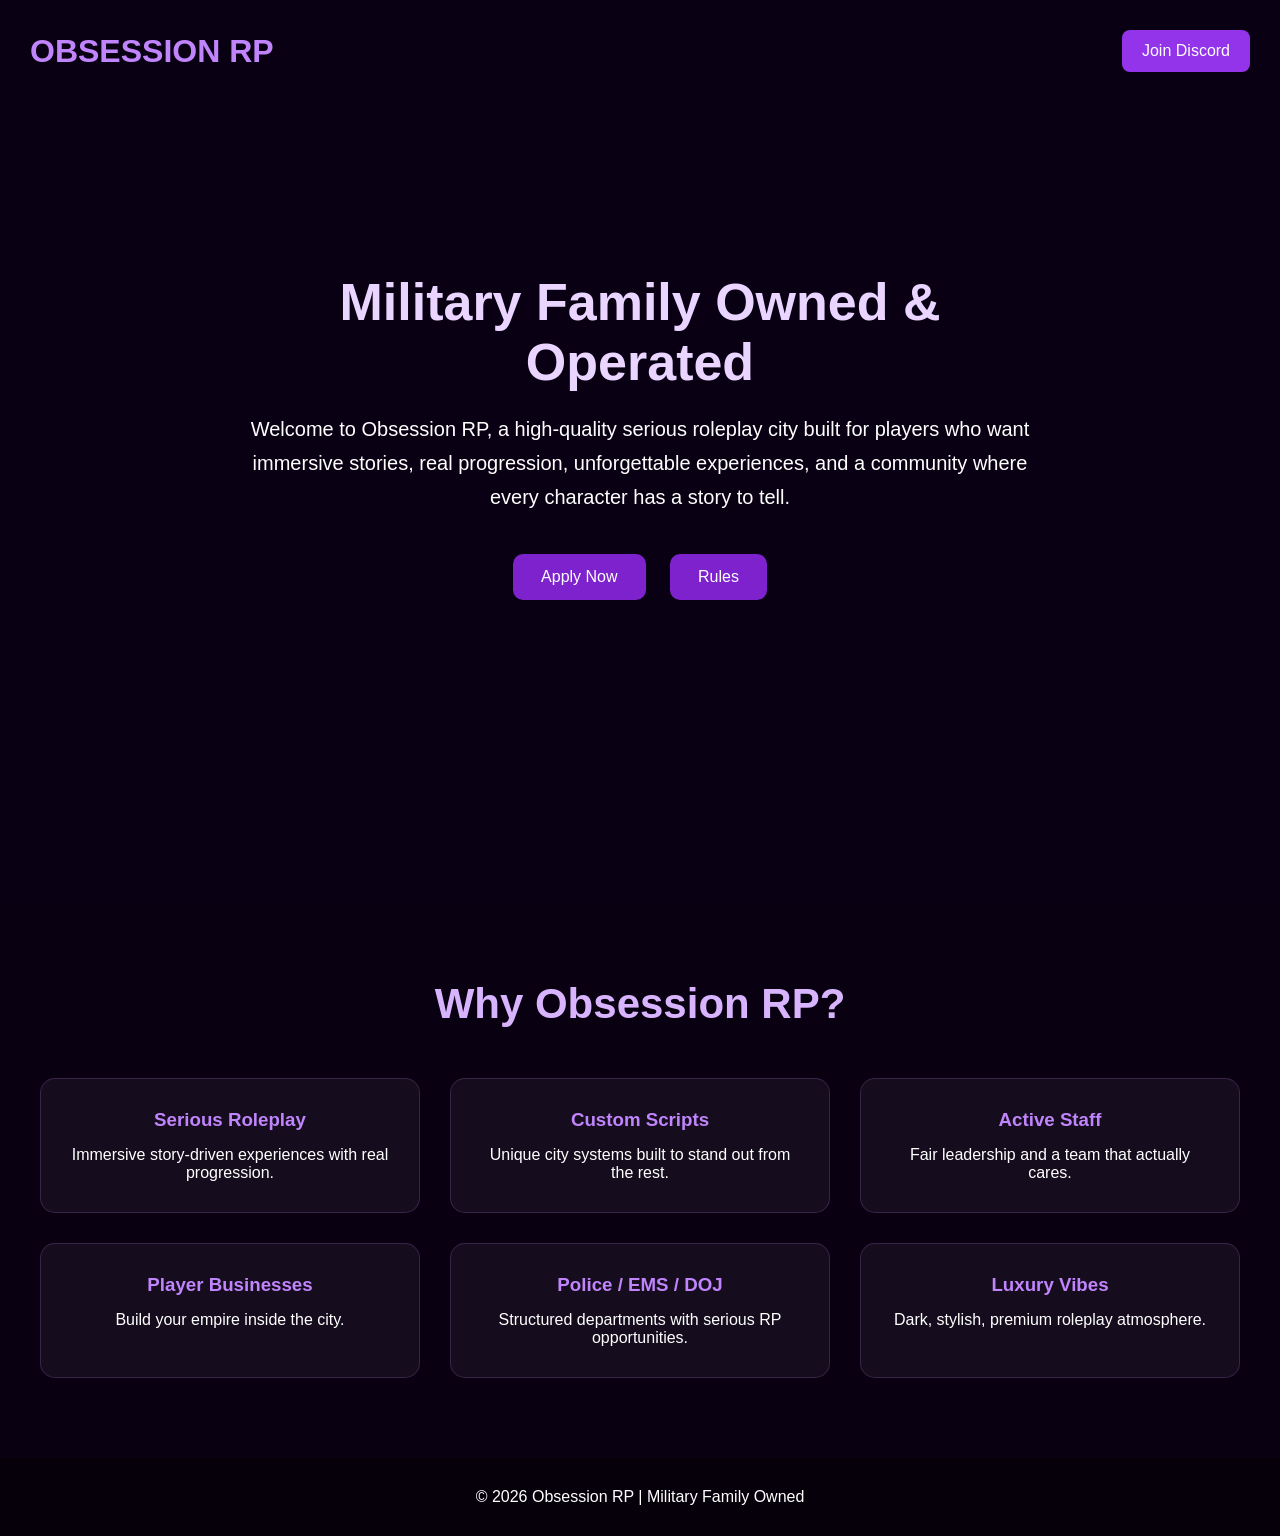
==== index.html @ 8e416b59 "Website" ====
<!DOCTYPE html>
<html lang="en">
<head>
    <meta charset="UTF-8">
    <meta name="viewport" content="width=device-width, initial-scale=1.0">
    <title>Obsession RP</title>
    <link rel="stylesheet" href="style.css">
</head>
<body>

    <header class="hero">
        <nav>
            <h1>OBSESSION RP</h1>
            <a href="https://discord.gg/M68BxuKr5h" class="discord-btn">Join Discord</a>
        </nav>

        <div class="hero-content">
            <h2>Military Family Owned & Operated</h2>
            <p>
                Welcome to Obsession RP, a high-quality serious roleplay city built for players
                who want immersive stories, real progression, unforgettable experiences, and a
                community where every character has a story to tell.
            </p>

            <div class="buttons">
                <a href="#">Apply Now</a>
                <a href="rules.html">Rules</a>
            </div>
        </div>
    </header>

    <section class="features">
        <h2>Why Obsession RP?</h2>

        <div class="feature-grid">
            <div class="card">
                <h3>Serious Roleplay</h3>
                <p>Immersive story-driven experiences with real progression.</p>
            </div>

            <div class="card">
                <h3>Custom Scripts</h3>
                <p>Unique city systems built to stand out from the rest.</p>
            </div>

            <div class="card">
                <h3>Active Staff</h3>
                <p>Fair leadership and a team that actually cares.</p>
            </div>

            <div class="card">
                <h3>Player Businesses</h3>
                <p>Build your empire inside the city.</p>
            </div>

            <div class="card">
                <h3>Police / EMS / DOJ</h3>
                <p>Structured departments with serious RP opportunities.</p>
            </div>

            <div class="card">
                <h3>Luxury Vibes</h3>
                <p>Dark, stylish, premium roleplay atmosphere.</p>
            </div>
        </div>
    </section>

    <footer>
        <p>© 2026 Obsession RP | Military Family Owned</p>
    </footer>

</body>
</html>
---- style.css ----
* {
    margin: 0;
    padding: 0;
    box-sizing: border-box;
}

body {
    font-family: Arial, sans-serif;
    background: #090011;
    color: white;
}

.hero {
    min-height: 100vh;
    background: linear-gradient(rgba(10,0,20,0.7), rgba(10,0,20,0.9)),
                url('https://images.unsplash.com/photo-1511512578047-dfb367046420');
    background-size: cover;
    background-position: center;
    padding: 30px;
}

nav {
    display: flex;
    justify-content: space-between;
    align-items: center;
}

nav h1 {
    color: #c084fc;
    font-size: 32px;
}

.discord-btn {
    background: #9333ea;
    color: white;
    padding: 12px 20px;
    text-decoration: none;
    border-radius: 8px;
}

.hero-content {
    text-align: center;
    margin-top: 200px;
    max-width: 800px;
    margin-left: auto;
    margin-right: auto;
}

.hero-content h2 {
    font-size: 52px;
    color: #e9d5ff;
    margin-bottom: 20px;
}

.hero-content p {
    font-size: 20px;
    line-height: 1.7;
}

.buttons {
    margin-top: 30px;
}

.buttons a {
    display: inline-block;
    background: #7e22ce;
    color: white;
    padding: 14px 28px;
    margin: 10px;
    text-decoration: none;
    border-radius: 10px;
}

.features {
    padding: 80px 40px;
    text-align: center;
}

.features h2 {
    font-size: 42px;
    margin-bottom: 50px;
    color: #d8b4fe;
}

.feature-grid {
    display: grid;
    grid-template-columns: repeat(auto-fit, minmax(280px, 1fr));
    gap: 30px;
}

.card {
    background: rgba(255,255,255,0.05);
    padding: 30px;
    border-radius: 15px;
    border: 1px solid rgba(192,132,252,0.2);
}

.card h3 {
    color: #c084fc;
    margin-bottom: 15px;
}

footer {
    padding: 30px;
    text-align: center;
    background: #05000a;
}
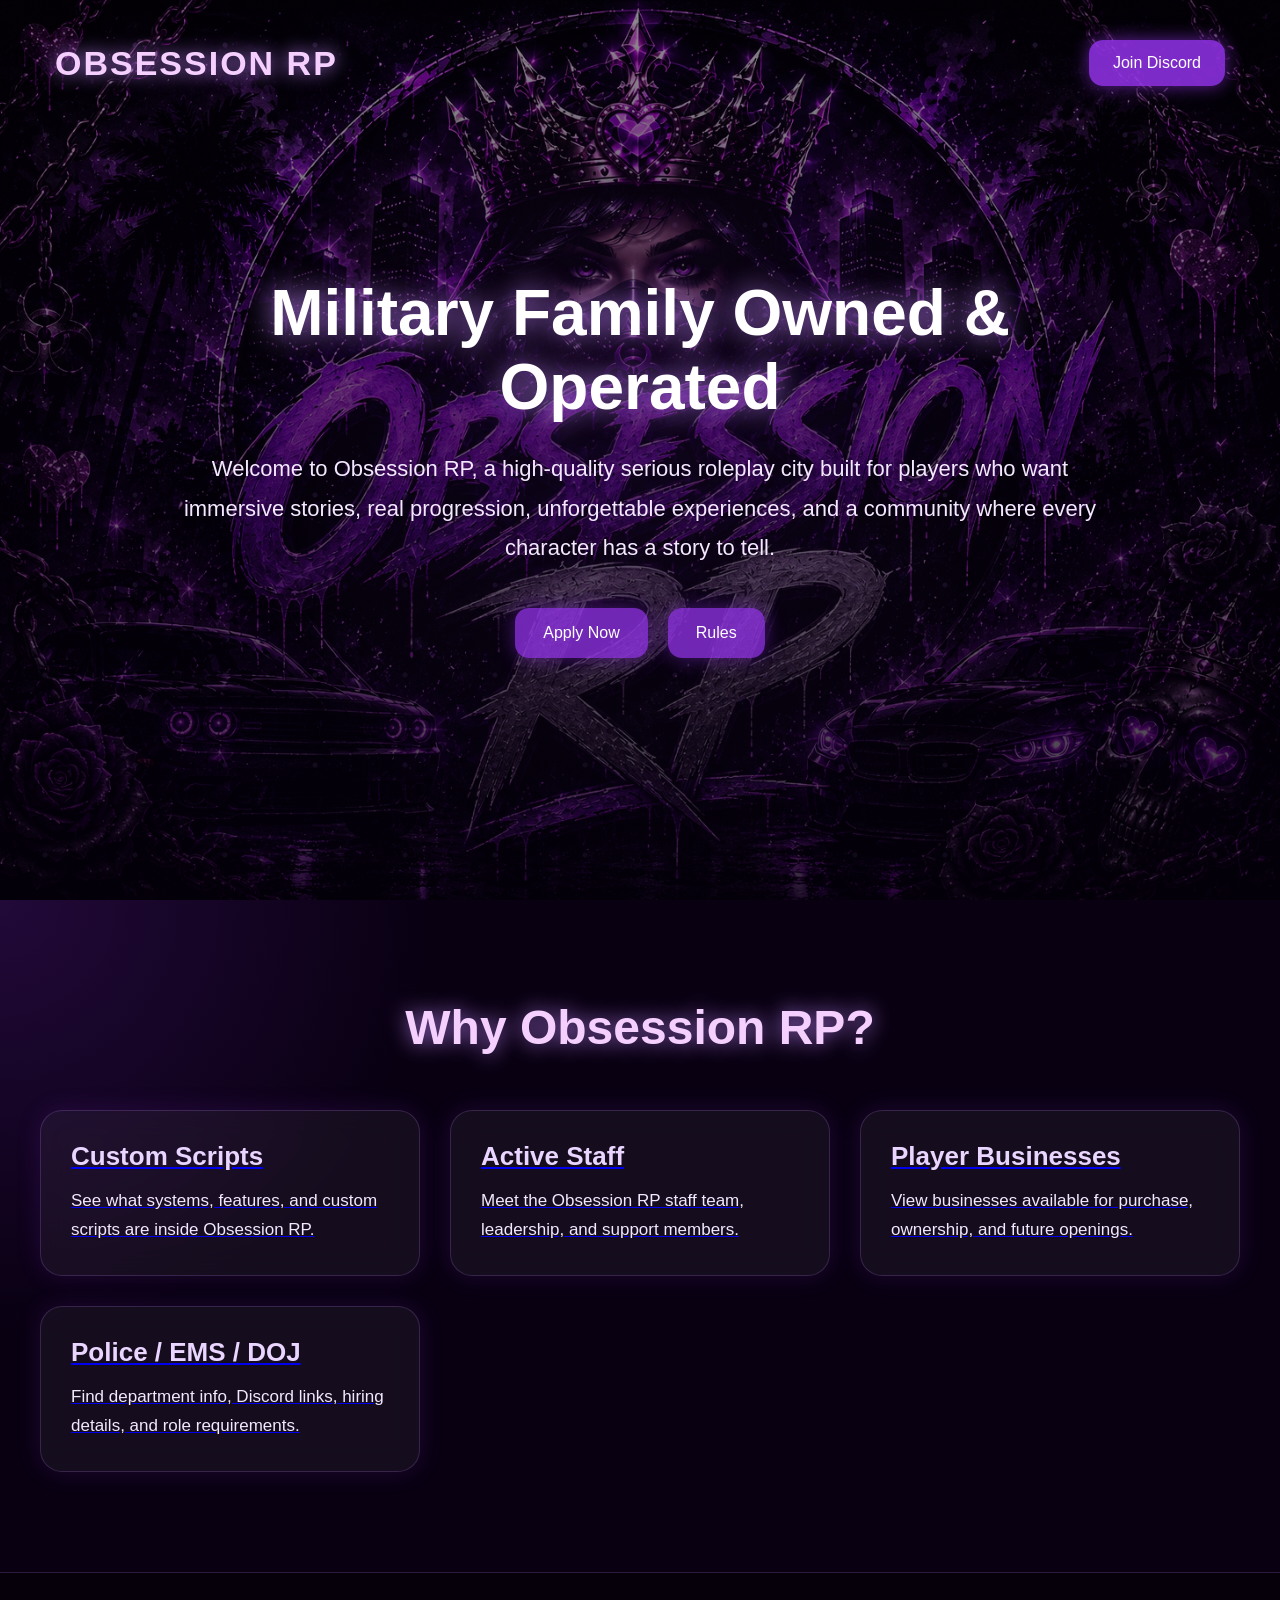
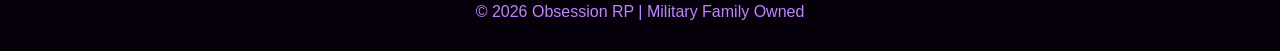
==== commit c8b596cd: "Refactor HTML structure and improve formatting" ====
--- a/index.html
+++ b/index.html
@@ -1,73 +1,67 @@
 <!DOCTYPE html>
 <html lang="en">
 <head>
-    <meta charset="UTF-8">
-    <meta name="viewport" content="width=device-width, initial-scale=1.0">
-    <title>Obsession RP</title>
-    <link rel="stylesheet" href="style.css">
+  <meta charset="UTF-8" />
+  <meta name="viewport" content="width=device-width, initial-scale=1.0" />
+  <title>Obsession RP</title>
+  <link rel="stylesheet" href="style.css" />
 </head>
 <body>
 
-    <header class="hero">
-        <nav>
-            <h1>OBSESSION RP</h1>
-            <a href="https://discord.gg/M68BxuKr5h" class="discord-btn">Join Discord</a>
-        </nav>
+  <header class="hero">
+    <div class="hero-overlay"></div>
 
-        <div class="hero-content">
-            <h2>Military Family Owned & Operated</h2>
-            <p>
-                Welcome to Obsession RP, a high-quality serious roleplay city built for players
-                who want immersive stories, real progression, unforgettable experiences, and a
-                community where every character has a story to tell.
-            </p>
+    <nav class="navbar">
+      <h1>OBSESSION RP</h1>
+      <a href="https://discord.gg/M68BxuKr5h" class="discord-btn" target="_blank">Join Discord</a>
+    </nav>
 
-            <div class="buttons">
-                <a href="#">Apply Now</a>
-                <a href="rules.html">Rules</a>
-            </div>
-        </div>
-    </header>
+    <div class="hero-content">
+      <h2>Military Family Owned & Operated</h2>
+      <p>
+        Welcome to Obsession RP, a high-quality serious roleplay city built for players who want
+        immersive stories, real progression, unforgettable experiences, and a community where
+        every character has a story to tell.
+      </p>
 
-    <section class="features">
-        <h2>Why Obsession RP?</h2>
+      <div class="buttons">
+        <a href="#">Apply Now</a>
+        <a href="rules.html">Rules</a>
+      </div>
+    </div>
+  </header>
 
-        <div class="feature-grid">
-            <div class="card">
-                <h3>Serious Roleplay</h3>
-                <p>Immersive story-driven experiences with real progression.</p>
-            </div>
+  <section class="features">
+    <h2>Why Obsession RP?</h2>
 
-            <div class="card">
-                <h3>Custom Scripts</h3>
-                <p>Unique city systems built to stand out from the rest.</p>
-            </div>
+    <div class="feature-grid">
 
-            <div class="card">
-                <h3>Active Staff</h3>
-                <p>Fair leadership and a team that actually cares.</p>
-            </div>
+      <a href="scripts.html" class="card card-link">
+        <h3>Custom Scripts</h3>
+        <p>See what systems, features, and custom scripts are inside Obsession RP.</p>
+      </a>
 
-            <div class="card">
-                <h3>Player Businesses</h3>
-                <p>Build your empire inside the city.</p>
-            </div>
+      <a href="staff.html" class="card card-link">
+        <h3>Active Staff</h3>
+        <p>Meet the Obsession RP staff team, leadership, and support members.</p>
+      </a>
 
-            <div class="card">
-                <h3>Police / EMS / DOJ</h3>
-                <p>Structured departments with serious RP opportunities.</p>
-            </div>
+      <a href="businesses.html" class="card card-link">
+        <h3>Player Businesses</h3>
+        <p>View businesses available for purchase, ownership, and future openings.</p>
+      </a>
 
-            <div class="card">
-                <h3>Luxury Vibes</h3>
-                <p>Dark, stylish, premium roleplay atmosphere.</p>
-            </div>
-        </div>
-    </section>
+      <a href="departments.html" class="card card-link">
+        <h3>Police / EMS / DOJ</h3>
+        <p>Find department info, Discord links, hiring details, and role requirements.</p>
+      </a>
 
-    <footer>
-        <p>© 2026 Obsession RP | Military Family Owned</p>
-    </footer>
+    </div>
+  </section>
+
+  <footer>
+    <p>© 2026 Obsession RP | Military Family Owned</p>
+  </footer>
 
 </body>
-</html>+</html>
--- a/style.css
+++ b/style.css
@@ -6,102 +6,186 @@
 
 body {
     font-family: Arial, sans-serif;
-    background: #090011;
+    background: #05000a;
     color: white;
+    overflow-x: hidden;
 }
 
 .hero {
     min-height: 100vh;
-    background: linear-gradient(rgba(10,0,20,0.7), rgba(10,0,20,0.9)),
-                url('https://images.unsplash.com/photo-1511512578047-dfb367046420');
+    background-image: url("obsession-bg.png");
     background-size: cover;
-    background-position: center;
+    background-position: center center;
+    background-repeat: no-repeat;
+    background-attachment: fixed;
     padding: 30px;
+    position: relative;
+    overflow: hidden;
+}
+
+.hero::before {
+    content: "";
+    position: absolute;
+    inset: 0;
+    background-image:
+        radial-gradient(circle, rgba(192,132,252,.45) 2px, transparent 3px),
+        radial-gradient(circle, rgba(147,51,234,.35) 1px, transparent 2px);
+    background-size: 90px 90px, 140px 140px;
+    animation: floatParticles 45s linear infinite;
+    opacity: 0.55;
+    pointer-events: none;
+}
+
+.hero::after {
+    content: "";
+    position: absolute;
+    inset: 0;
+    background:
+        linear-gradient(rgba(5, 0, 12, 0.45), rgba(5, 0, 12, 0.75)),
+        radial-gradient(circle at center, rgba(147, 51, 234, 0.18), transparent 55%);
+    pointer-events: none;
+}
+
+@keyframes floatParticles {
+    from {
+        background-position: 0 0, 0 0;
+    }
+    to {
+        background-position: 400px -600px, -300px -500px;
+    }
+}
+
+.hero nav,
+.hero-content {
+    position: relative;
+    z-index: 2;
 }
 
 nav {
     display: flex;
     justify-content: space-between;
     align-items: center;
+    padding: 10px 25px;
 }
 
 nav h1 {
-    color: #c084fc;
-    font-size: 32px;
+    font-size: 34px;
+    color: #f5d0fe;
+    text-shadow: 0 0 18px rgba(192,132,252,.95);
+    letter-spacing: 2px;
 }
 
 .discord-btn {
-    background: #9333ea;
+    background: rgba(147,51,234,.85);
     color: white;
-    padding: 12px 20px;
+    padding: 14px 24px;
     text-decoration: none;
-    border-radius: 8px;
+    border-radius: 14px;
+    box-shadow: 0 0 18px rgba(147,51,234,.65);
+    transition: all .25s ease;
+}
+
+.discord-btn:hover {
+    transform: translateY(-3px);
+    box-shadow: 0 0 28px rgba(192,132,252,.95);
 }
 
 .hero-content {
     text-align: center;
-    margin-top: 200px;
-    max-width: 800px;
-    margin-left: auto;
-    margin-right: auto;
+    max-width: 950px;
+    margin: 180px auto 0;
 }
 
 .hero-content h2 {
-    font-size: 52px;
-    color: #e9d5ff;
-    margin-bottom: 20px;
+    font-size: 64px;
+    color: #ffffff;
+    text-shadow: 0 0 28px rgba(192,132,252,.9);
+    margin-bottom: 25px;
 }
 
 .hero-content p {
-    font-size: 20px;
-    line-height: 1.7;
+    font-size: 22px;
+    color: #f3e8ff;
+    line-height: 1.8;
+    margin-bottom: 40px;
 }
 
 .buttons {
-    margin-top: 30px;
+    display: flex;
+    justify-content: center;
+    gap: 20px;
+    flex-wrap: wrap;
 }
 
 .buttons a {
-    display: inline-block;
-    background: #7e22ce;
+    padding: 16px 28px;
+    text-decoration: none;
     color: white;
-    padding: 14px 28px;
-    margin: 10px;
-    text-decoration: none;
-    border-radius: 10px;
+    background: rgba(147,51,234,.75);
+    border-radius: 14px;
+    box-shadow: 0 0 20px rgba(147,51,234,.45);
+    transition: all .25s ease;
+}
+
+.buttons a:hover {
+    transform: translateY(-4px);
+    box-shadow: 0 0 30px rgba(192,132,252,.95);
 }
 
 .features {
-    padding: 80px 40px;
-    text-align: center;
+    padding: 100px 40px;
+    background:
+        radial-gradient(circle at top left, rgba(147,51,234,.18), transparent 30%),
+        #090012;
 }
 
 .features h2 {
-    font-size: 42px;
-    margin-bottom: 50px;
-    color: #d8b4fe;
+    text-align: center;
+    font-size: 48px;
+    color: #f5d0fe;
+    margin-bottom: 55px;
+    text-shadow: 0 0 20px rgba(192,132,252,.8);
 }
 
 .feature-grid {
     display: grid;
     grid-template-columns: repeat(auto-fit, minmax(280px, 1fr));
     gap: 30px;
+    max-width: 1300px;
+    margin: auto;
 }
 
 .card {
-    background: rgba(255,255,255,0.05);
+    background: rgba(255,255,255,.05);
+    border: 1px solid rgba(192,132,252,.2);
+    backdrop-filter: blur(16px);
+    border-radius: 22px;
     padding: 30px;
-    border-radius: 15px;
-    border: 1px solid rgba(192,132,252,0.2);
+    box-shadow: 0 0 25px rgba(147,51,234,.15);
+    transition: all .25s ease;
+}
+
+.card:hover {
+    transform: translateY(-8px);
+    box-shadow: 0 0 35px rgba(192,132,252,.45);
 }
 
 .card h3 {
-    color: #c084fc;
+    font-size: 26px;
+    color: #e9d5ff;
     margin-bottom: 15px;
+}
+
+.card p {
+    color: #f3e8ff;
+    line-height: 1.7;
+    font-size: 17px;
 }
 
 footer {
     padding: 30px;
     text-align: center;
     background: #05000a;
-}+    color: #c084fc;
+    border-top: 1px solid rgba(192,132,252,.2);
+}
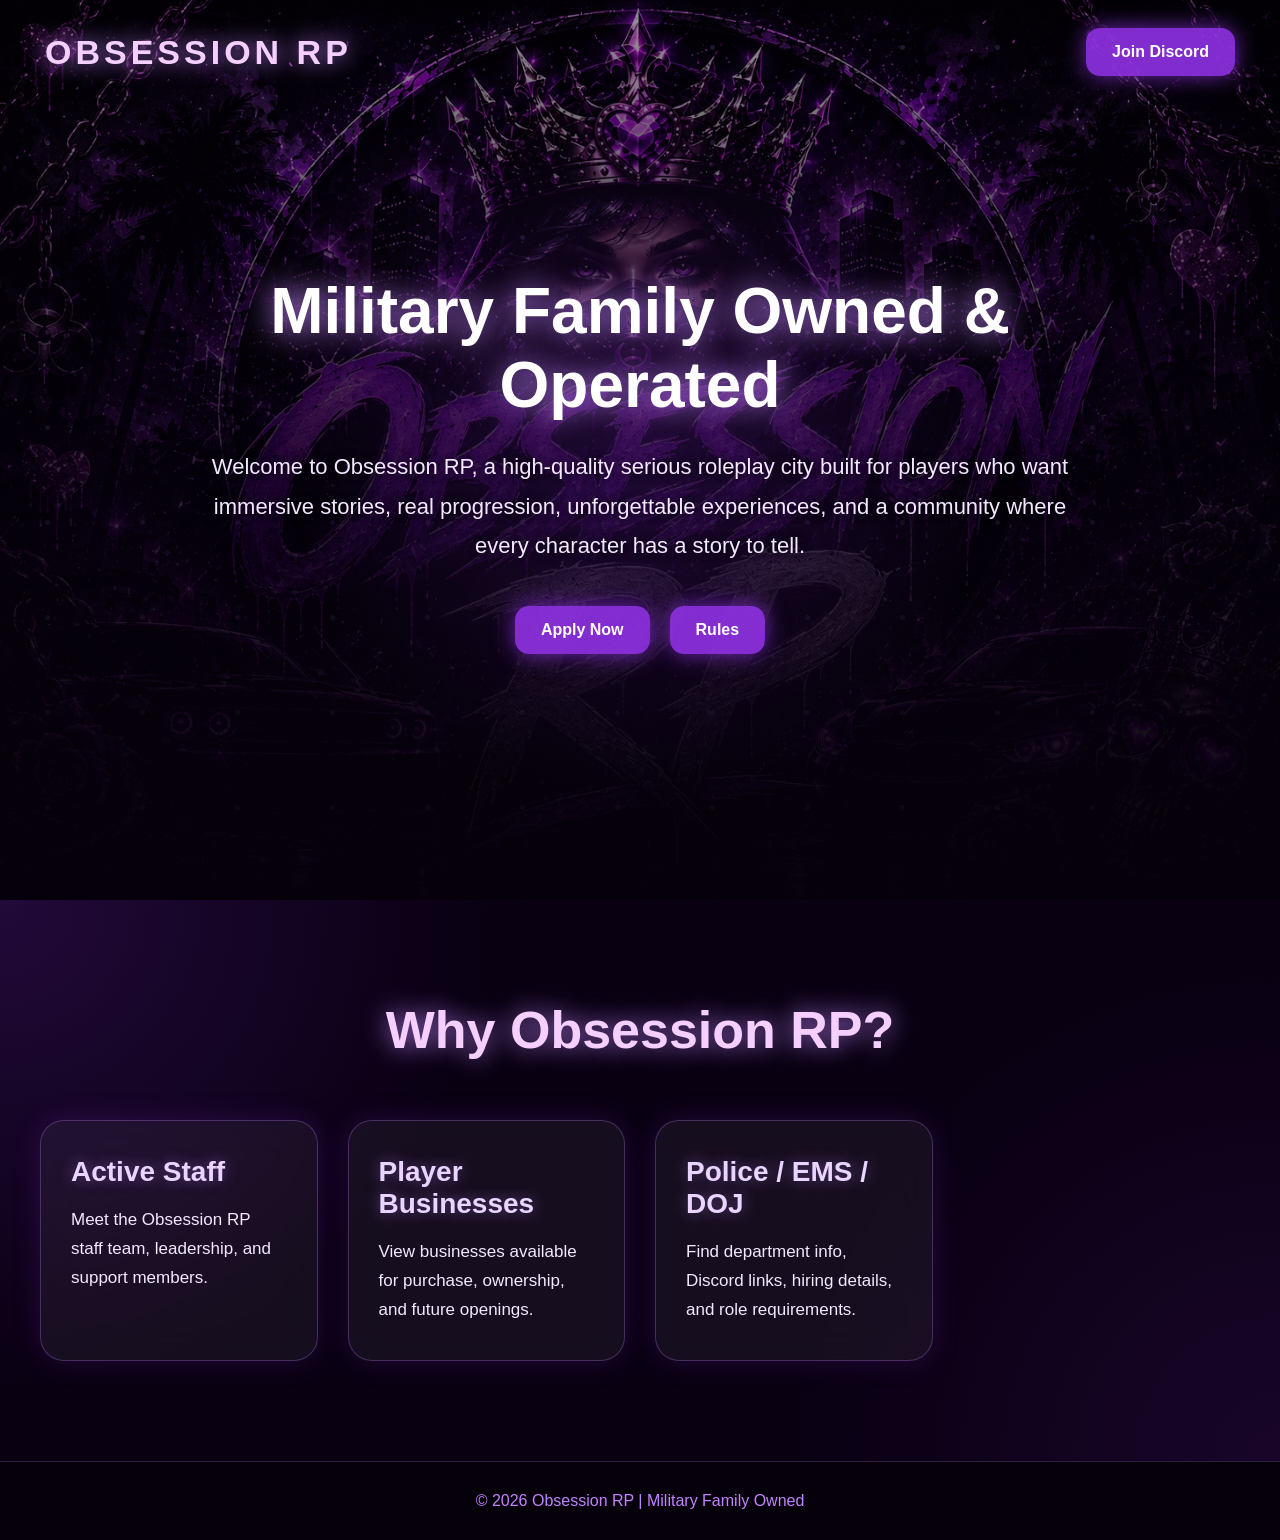
==== commit 2eaeb1dc: "Remove Custom Scripts link from index.html Removed link to Custom Scripts section from feature grid." ====
--- a/index.html
+++ b/index.html
@@ -36,11 +36,6 @@
 
     <div class="feature-grid">
 
-      <a href="scripts.html" class="card card-link">
-        <h3>Custom Scripts</h3>
-        <p>See what systems, features, and custom scripts are inside Obsession RP.</p>
-      </a>
-
       <a href="staff.html" class="card card-link">
         <h3>Active Staff</h3>
         <p>Meet the Obsession RP staff team, leadership, and support members.</p>
--- a/style.css
+++ b/style.css
@@ -1,191 +1,237 @@
 * {
-    margin: 0;
-    padding: 0;
-    box-sizing: border-box;
+  margin: 0;
+  padding: 0;
+  box-sizing: border-box;
+}
+
+html {
+  scroll-behavior: smooth;
 }
 
 body {
-    font-family: Arial, sans-serif;
-    background: #05000a;
+  font-family: Arial, Helvetica, sans-serif;
+  background: #05000a;
+  color: white;
+  overflow-x: hidden;
+}
+
+.hero {
+  min-height: 100vh;
+  position: relative;
+  overflow: hidden;
+  background:
+    linear-gradient(rgba(5, 0, 12, 0.30), rgba(5, 0, 12, 0.82)),
+    url("obsession-bg.png");
+  background-size: cover;
+  background-position: center;
+  background-repeat: no-repeat;
+}
+
+.hero::before {
+  content: "";
+  position: absolute;
+  inset: 0;
+  background-image:
+    radial-gradient(circle, rgba(192,132,252,.45) 2px, transparent 3px),
+    radial-gradient(circle, rgba(147,51,234,.35) 1px, transparent 2px);
+  background-size: 95px 95px, 150px 150px;
+  animation: floatParticles 45s linear infinite;
+  opacity: 0.45;
+  pointer-events: none;
+  z-index: 1;
+}
+
+.hero-overlay {
+  position: absolute;
+  inset: 0;
+  background:
+    radial-gradient(circle at center, rgba(147, 51, 234, 0.18), transparent 45%),
+    linear-gradient(to bottom, rgba(5,0,10,.15), rgba(5,0,10,.88));
+  z-index: 1;
+}
+
+@keyframes floatParticles {
+  from {
+    background-position: 0 0, 0 0;
+  }
+  to {
+    background-position: 400px -600px, -300px -500px;
+  }
+}
+
+.navbar {
+  position: relative;
+  z-index: 2;
+  display: flex;
+  justify-content: space-between;
+  align-items: center;
+  padding: 28px 45px;
+}
+
+.navbar h1 {
+  font-size: 34px;
+  color: #f5d0fe;
+  letter-spacing: 4px;
+  text-shadow: 0 0 22px rgba(192,132,252,.95);
+}
+
+.discord-btn,
+.buttons a {
+  background: rgba(147,51,234,.88);
+  color: white;
+  padding: 15px 26px;
+  text-decoration: none;
+  border-radius: 14px;
+  box-shadow: 0 0 22px rgba(147,51,234,.75);
+  transition: all .25s ease;
+  font-weight: bold;
+}
+
+.discord-btn:hover,
+.buttons a:hover {
+  transform: translateY(-4px);
+  box-shadow: 0 0 35px rgba(192,132,252,1);
+  background: rgba(168,85,247,.95);
+}
+
+.hero-content {
+  position: relative;
+  z-index: 2;
+  max-width: 950px;
+  margin: 170px auto 0;
+  text-align: center;
+  padding: 0 25px;
+}
+
+.hero-content h2 {
+  font-size: 64px;
+  color: white;
+  text-shadow: 0 0 30px rgba(192,132,252,1);
+  margin-bottom: 25px;
+}
+
+.hero-content p {
+  font-size: 22px;
+  line-height: 1.8;
+  color: #f3e8ff;
+  text-shadow: 0 0 10px rgba(0,0,0,.7);
+  margin-bottom: 40px;
+}
+
+.buttons {
+  display: flex;
+  justify-content: center;
+  gap: 20px;
+  flex-wrap: wrap;
+}
+
+.features {
+  padding: 100px 40px;
+  background:
+    radial-gradient(circle at top left, rgba(147,51,234,.18), transparent 35%),
+    radial-gradient(circle at bottom right, rgba(88,28,135,.20), transparent 35%),
+    #090012;
+}
+
+.features h2 {
+  text-align: center;
+  font-size: 52px;
+  color: #f5d0fe;
+  margin-bottom: 60px;
+  text-shadow: 0 0 25px rgba(192,132,252,.85);
+}
+
+.feature-grid {
+  max-width: 1300px;
+  margin: auto;
+  display: grid;
+  grid-template-columns: repeat(4, 1fr);
+  gap: 30px;
+}
+
+.card {
+  min-height: 210px;
+  background: rgba(255,255,255,.055);
+  border: 1px solid rgba(192,132,252,.28);
+  backdrop-filter: blur(18px);
+  border-radius: 24px;
+  padding: 35px 30px;
+  box-shadow: 0 0 28px rgba(147,51,234,.18);
+  transition: all .25s ease;
+}
+
+.card-link,
+  .card-link:visited,
+  .card-link:hover,
+  .card-link:active {
+    display: block;
     color: white;
-    overflow-x: hidden;
-}
-
-.hero {
-    min-height: 100vh;
-    background-image: url("obsession-bg.png");
-    background-size: cover;
-    background-position: center center;
-    background-repeat: no-repeat;
-    background-attachment: fixed;
-    padding: 30px;
-    position: relative;
-    overflow: hidden;
-}
-
-.hero::before {
-    content: "";
-    position: absolute;
-    inset: 0;
-    background-image:
-        radial-gradient(circle, rgba(192,132,252,.45) 2px, transparent 3px),
-        radial-gradient(circle, rgba(147,51,234,.35) 1px, transparent 2px);
-    background-size: 90px 90px, 140px 140px;
-    animation: floatParticles 45s linear infinite;
-    opacity: 0.55;
-    pointer-events: none;
-}
-
-.hero::after {
-    content: "";
-    position: absolute;
-    inset: 0;
-    background:
-        linear-gradient(rgba(5, 0, 12, 0.45), rgba(5, 0, 12, 0.75)),
-        radial-gradient(circle at center, rgba(147, 51, 234, 0.18), transparent 55%);
-    pointer-events: none;
-}
-
-@keyframes floatParticles {
-    from {
-        background-position: 0 0, 0 0;
-    }
-    to {
-        background-position: 400px -600px, -300px -500px;
-    }
-}
-
-.hero nav,
-.hero-content {
-    position: relative;
-    z-index: 2;
-}
-
-nav {
-    display: flex;
-    justify-content: space-between;
-    align-items: center;
-    padding: 10px 25px;
-}
-
-nav h1 {
-    font-size: 34px;
-    color: #f5d0fe;
-    text-shadow: 0 0 18px rgba(192,132,252,.95);
-    letter-spacing: 2px;
-}
-
-.discord-btn {
-    background: rgba(147,51,234,.85);
-    color: white;
-    padding: 14px 24px;
     text-decoration: none;
-    border-radius: 14px;
-    box-shadow: 0 0 18px rgba(147,51,234,.65);
-    transition: all .25s ease;
-}
-
-.discord-btn:hover {
-    transform: translateY(-3px);
-    box-shadow: 0 0 28px rgba(192,132,252,.95);
-}
-
-.hero-content {
+    cursor: pointer;
+}
+
+.card:hover {
+  transform: translateY(-9px);
+  border-color: rgba(192,132,252,.75);
+  box-shadow: 0 0 38px rgba(192,132,252,.55);
+}
+
+.card h3 {
+  font-size: 28px;
+  color: #e9d5ff;
+  margin-bottom: 18px;
+  text-shadow: 0 0 15px rgba(192,132,252,.45);
+}
+
+.card p {
+  color: #f3e8ff;
+  font-size: 17px;
+  line-height: 1.7;
+}
+
+footer {
+  padding: 30px;
+  text-align: center;
+  background: #05000a;
+  color: #c084fc;
+  border-top: 1px solid rgba(192,132,252,.22);
+}
+
+@media (max-width: 1100px) {
+  .feature-grid {
+    grid-template-columns: repeat(2, 1fr);
+  }
+
+  .hero-content h2 {
+    font-size: 52px;
+  }
+}
+
+@media (max-width: 650px) {
+  .navbar {
+    flex-direction: column;
+    gap: 18px;
+    padding: 25px 20px;
+  }
+
+  .navbar h1 {
+    font-size: 28px;
     text-align: center;
-    max-width: 950px;
-    margin: 180px auto 0;
-}
-
-.hero-content h2 {
-    font-size: 64px;
-    color: #ffffff;
-    text-shadow: 0 0 28px rgba(192,132,252,.9);
-    margin-bottom: 25px;
-}
-
-.hero-content p {
-    font-size: 22px;
-    color: #f3e8ff;
-    line-height: 1.8;
-    margin-bottom: 40px;
-}
-
-.buttons {
-    display: flex;
-    justify-content: center;
-    gap: 20px;
-    flex-wrap: wrap;
-}
-
-.buttons a {
-    padding: 16px 28px;
-    text-decoration: none;
-    color: white;
-    background: rgba(147,51,234,.75);
-    border-radius: 14px;
-    box-shadow: 0 0 20px rgba(147,51,234,.45);
-    transition: all .25s ease;
-}
-
-.buttons a:hover {
-    transform: translateY(-4px);
-    box-shadow: 0 0 30px rgba(192,132,252,.95);
-}
-
-.features {
-    padding: 100px 40px;
-    background:
-        radial-gradient(circle at top left, rgba(147,51,234,.18), transparent 30%),
-        #090012;
-}
-
-.features h2 {
-    text-align: center;
-    font-size: 48px;
-    color: #f5d0fe;
-    margin-bottom: 55px;
-    text-shadow: 0 0 20px rgba(192,132,252,.8);
-}
-
-.feature-grid {
-    display: grid;
-    grid-template-columns: repeat(auto-fit, minmax(280px, 1fr));
-    gap: 30px;
-    max-width: 1300px;
-    margin: auto;
-}
-
-.card {
-    background: rgba(255,255,255,.05);
-    border: 1px solid rgba(192,132,252,.2);
-    backdrop-filter: blur(16px);
-    border-radius: 22px;
-    padding: 30px;
-    box-shadow: 0 0 25px rgba(147,51,234,.15);
-    transition: all .25s ease;
-}
-
-.card:hover {
-    transform: translateY(-8px);
-    box-shadow: 0 0 35px rgba(192,132,252,.45);
-}
-
-.card h3 {
-    font-size: 26px;
-    color: #e9d5ff;
-    margin-bottom: 15px;
-}
-
-.card p {
-    color: #f3e8ff;
-    line-height: 1.7;
-    font-size: 17px;
-}
-
-footer {
-    padding: 30px;
-    text-align: center;
-    background: #05000a;
-    color: #c084fc;
-    border-top: 1px solid rgba(192,132,252,.2);
-}
+  }
+
+  .hero-content {
+    margin-top: 120px;
+  }
+
+  .hero-content h2 {
+    font-size: 40px;
+  }
+
+  .hero-content p {
+    font-size: 18px;
+  }
+
+  .feature-grid {
+    grid-template-columns: 1fr;
+  }
+}
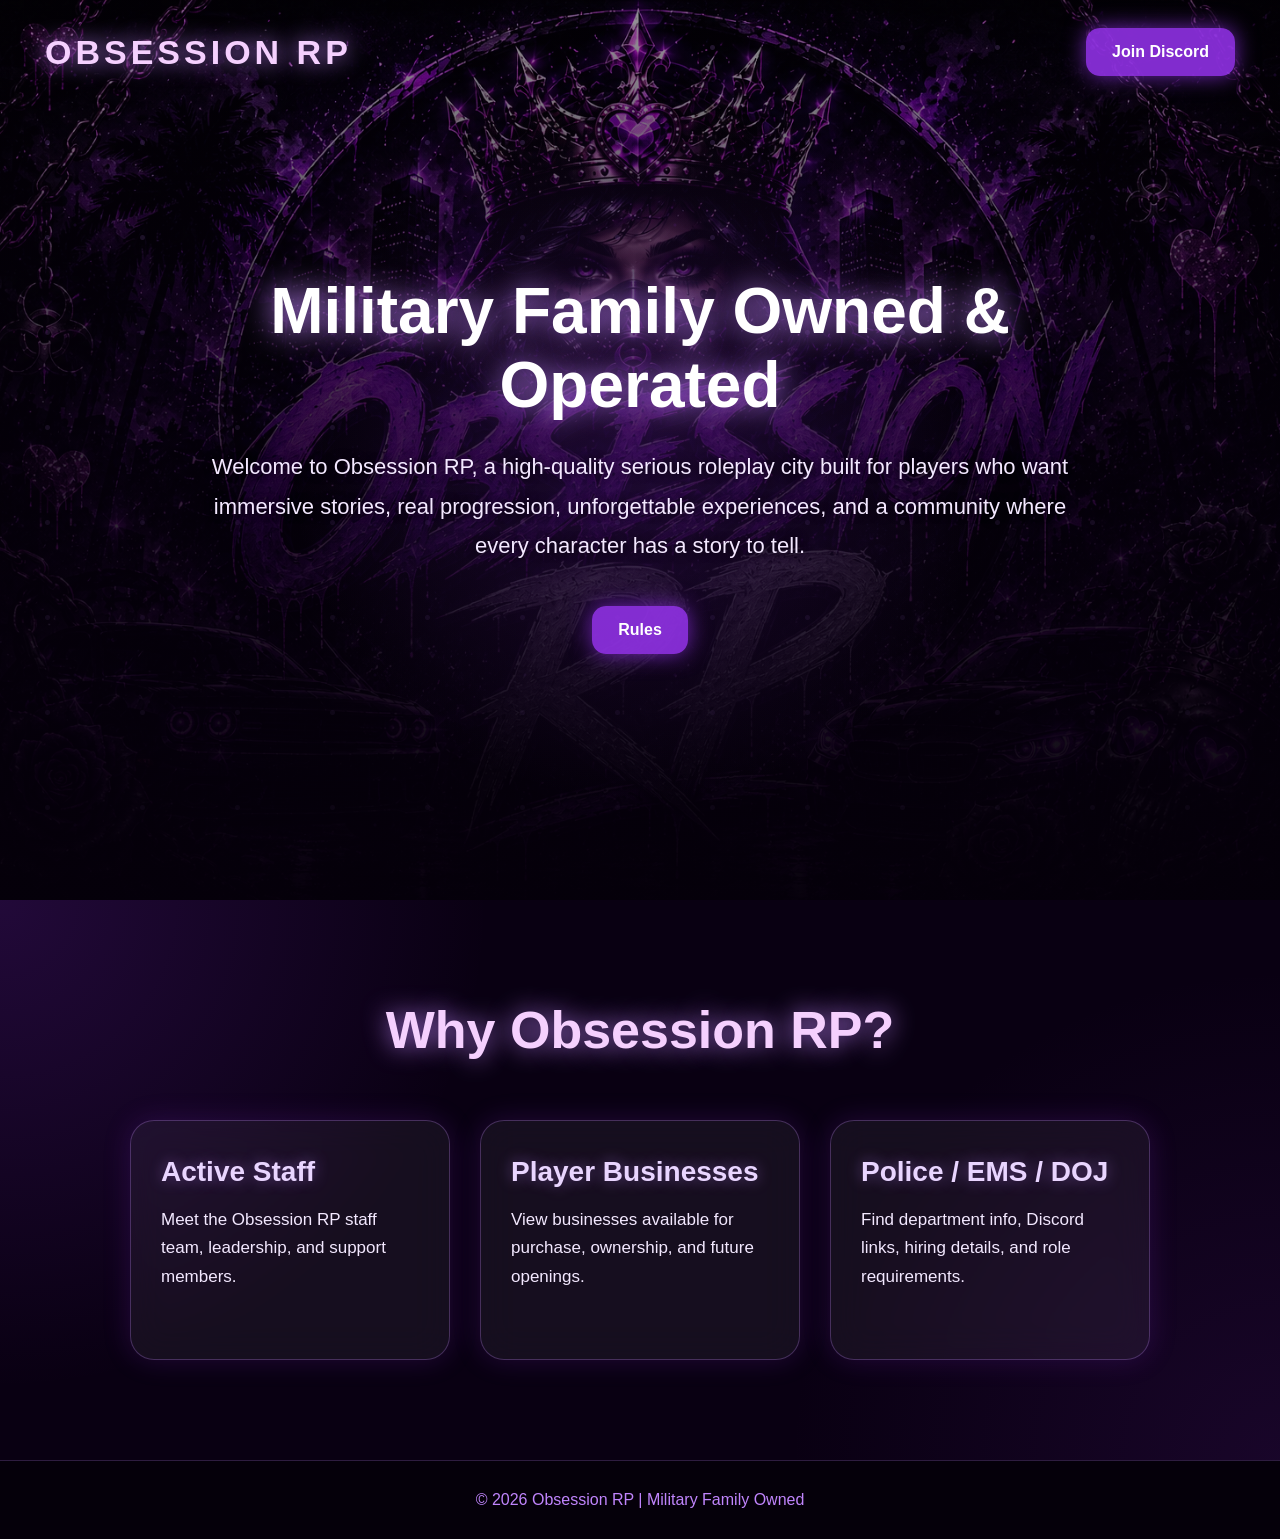
==== commit ef904ccc: "Remove 'Apply Now' button from index.html" ====
--- a/index.html
+++ b/index.html
@@ -25,7 +25,6 @@
       </p>
 
       <div class="buttons">
-        <a href="#">Apply Now</a>
         <a href="rules.html">Rules</a>
       </div>
     </div>
--- a/style.css
+++ b/style.css
@@ -15,6 +15,7 @@
   overflow-x: hidden;
 }
 
+/* HERO */
 .hero {
   min-height: 100vh;
   position: relative;
@@ -59,6 +60,7 @@
   }
 }
 
+/* NAV */
 .navbar {
   position: relative;
   z-index: 2;
@@ -75,6 +77,7 @@
   text-shadow: 0 0 22px rgba(192,132,252,.95);
 }
 
+/* BUTTONS */
 .discord-btn,
 .buttons a {
   background: rgba(147,51,234,.88);
@@ -94,6 +97,7 @@
   background: rgba(168,85,247,.95);
 }
 
+/* HOME HERO */
 .hero-content {
   position: relative;
   z-index: 2;
@@ -125,6 +129,7 @@
   flex-wrap: wrap;
 }
 
+/* FEATURE SECTION */
 .features {
   padding: 100px 40px;
   background:
@@ -142,15 +147,17 @@
 }
 
 .feature-grid {
-  max-width: 1300px;
-  margin: auto;
+  width: fit-content;
+  margin: 0 auto;
   display: grid;
-  grid-template-columns: repeat(4, 1fr);
+  grid-template-columns: repeat(3, 320px);
   gap: 30px;
+  justify-content: center;
 }
 
 .card {
-  min-height: 210px;
+  width: 320px;
+  min-height: 240px;
   background: rgba(255,255,255,.055);
   border: 1px solid rgba(192,132,252,.28);
   backdrop-filter: blur(18px);
@@ -161,13 +168,13 @@
 }
 
 .card-link,
-  .card-link:visited,
-  .card-link:hover,
-  .card-link:active {
-    display: block;
-    color: white;
-    text-decoration: none;
-    cursor: pointer;
+.card-link:visited,
+.card-link:hover,
+.card-link:active {
+  display: block;
+  color: white;
+  text-decoration: none;
+  cursor: pointer;
 }
 
 .card:hover {
@@ -189,6 +196,144 @@
   line-height: 1.7;
 }
 
+/* PAGE HERO */
+.page-hero {
+  min-height: 55vh;
+  background:
+    linear-gradient(rgba(5, 0, 12, 0.45), rgba(5, 0, 12, 0.90)),
+    url("obsession-bg.png");
+  background-size: cover;
+  background-position: center;
+  padding: 30px;
+  position: relative;
+}
+
+.page-hero-content {
+  text-align: center;
+  max-width: 900px;
+  margin: 110px auto 0;
+  padding: 0 25px;
+}
+
+.page-hero-content h2 {
+  font-size: 58px;
+  color: white;
+  text-shadow: 0 0 30px rgba(192,132,252,1);
+  margin-bottom: 20px;
+}
+
+.page-hero-content p {
+  font-size: 21px;
+  color: #f3e8ff;
+  line-height: 1.7;
+}
+
+/* BUSINESS SECTION */
+.business-section {
+  padding: 100px 40px;
+  background:
+    radial-gradient(circle at top left, rgba(147,51,234,.18), transparent 35%),
+    radial-gradient(circle at bottom right, rgba(88,28,135,.20), transparent 35%),
+    #090012;
+}
+
+.business-section h2 {
+  text-align: center;
+  font-size: 52px;
+  color: #f5d0fe;
+  margin-bottom: 60px;
+  text-shadow: 0 0 25px rgba(192,132,252,.85);
+}
+
+.business-grid {
+  max-width: 1150px;
+  margin: auto;
+  display: grid;
+  grid-template-columns: repeat(2, 1fr);
+  gap: 30px;
+}
+
+.business-card {
+  background: rgba(255,255,255,.055);
+  border: 1px solid rgba(192,132,252,.28);
+  backdrop-filter: blur(18px);
+  border-radius: 24px;
+  padding: 35px;
+  box-shadow: 0 0 28px rgba(147,51,234,.18);
+  transition: all .25s ease;
+}
+
+.business-card:hover {
+  transform: translateY(-7px);
+  border-color: rgba(192,132,252,.75);
+  box-shadow: 0 0 38px rgba(192,132,252,.55);
+}
+
+.business-card h3 {
+  font-size: 30px;
+  color: #e9d5ff;
+  margin: 15px 0;
+}
+
+.business-card p,
+.business-card li {
+  color: #f3e8ff;
+  line-height: 1.7;
+}
+
+.business-card ul {
+  margin-top: 18px;
+  padding-left: 22px;
+}
+
+/* BUSINESS LINK FIX */
+.business-link,
+.business-link:visited,
+.business-link:hover,
+.business-link:active,
+.business-link h3,
+.business-link p,
+.business-link li,
+.business-link span {
+  color: inherit;
+  text-decoration: none !important;
+}
+
+/* STATUS */
+.status {
+  display: inline-block;
+  padding: 8px 16px;
+  border-radius: 999px;
+  font-weight: bold;
+  font-size: 14px;
+  background: rgba(147,51,234,.25);
+  color: #f5d0fe;
+  border: 1px solid rgba(192,132,252,.35);
+}
+
+/* APPLY SECTION */
+.apply-section {
+  padding: 90px 35px;
+  text-align: center;
+  background: #05000a;
+}
+
+.apply-section h2 {
+  font-size: 44px;
+  color: #f5d0fe;
+  text-shadow: 0 0 22px rgba(192,132,252,.75);
+  margin-bottom: 20px;
+}
+
+.apply-section p {
+  max-width: 850px;
+  margin: 0 auto 30px;
+  color: #f3e8ff;
+  font-size: 18px;
+  line-height: 1.8;
+}
+
+/* FOOTER */
 footer {
   padding: 30px;
   text-align: center;
@@ -197,6 +342,7 @@
   border-top: 1px solid rgba(192,132,252,.22);
 }
 
+/* MOBILE */
 @media (max-width: 1100px) {
   .feature-grid {
     grid-template-columns: repeat(2, 1fr);
@@ -204,6 +350,16 @@
 
   .hero-content h2 {
     font-size: 52px;
+  }
+}
+
+@media (max-width: 800px) {
+  .business-grid {
+    grid-template-columns: 1fr;
+  }
+
+  .page-hero-content h2 {
+    font-size: 42px;
   }
 }
 
@@ -235,3 +391,13 @@
     grid-template-columns: 1fr;
   }
 }
+
+.business-title {
+  text-align: center !important;
+  font-size: 52px !important;
+  color: #f5d0fe !important;
+  margin: 0 auto 60px !important;
+  text-shadow: 0 0 25px rgba(192,132,252,.85) !important;
+  display: block !important;
+  width: 100% !important;
+}
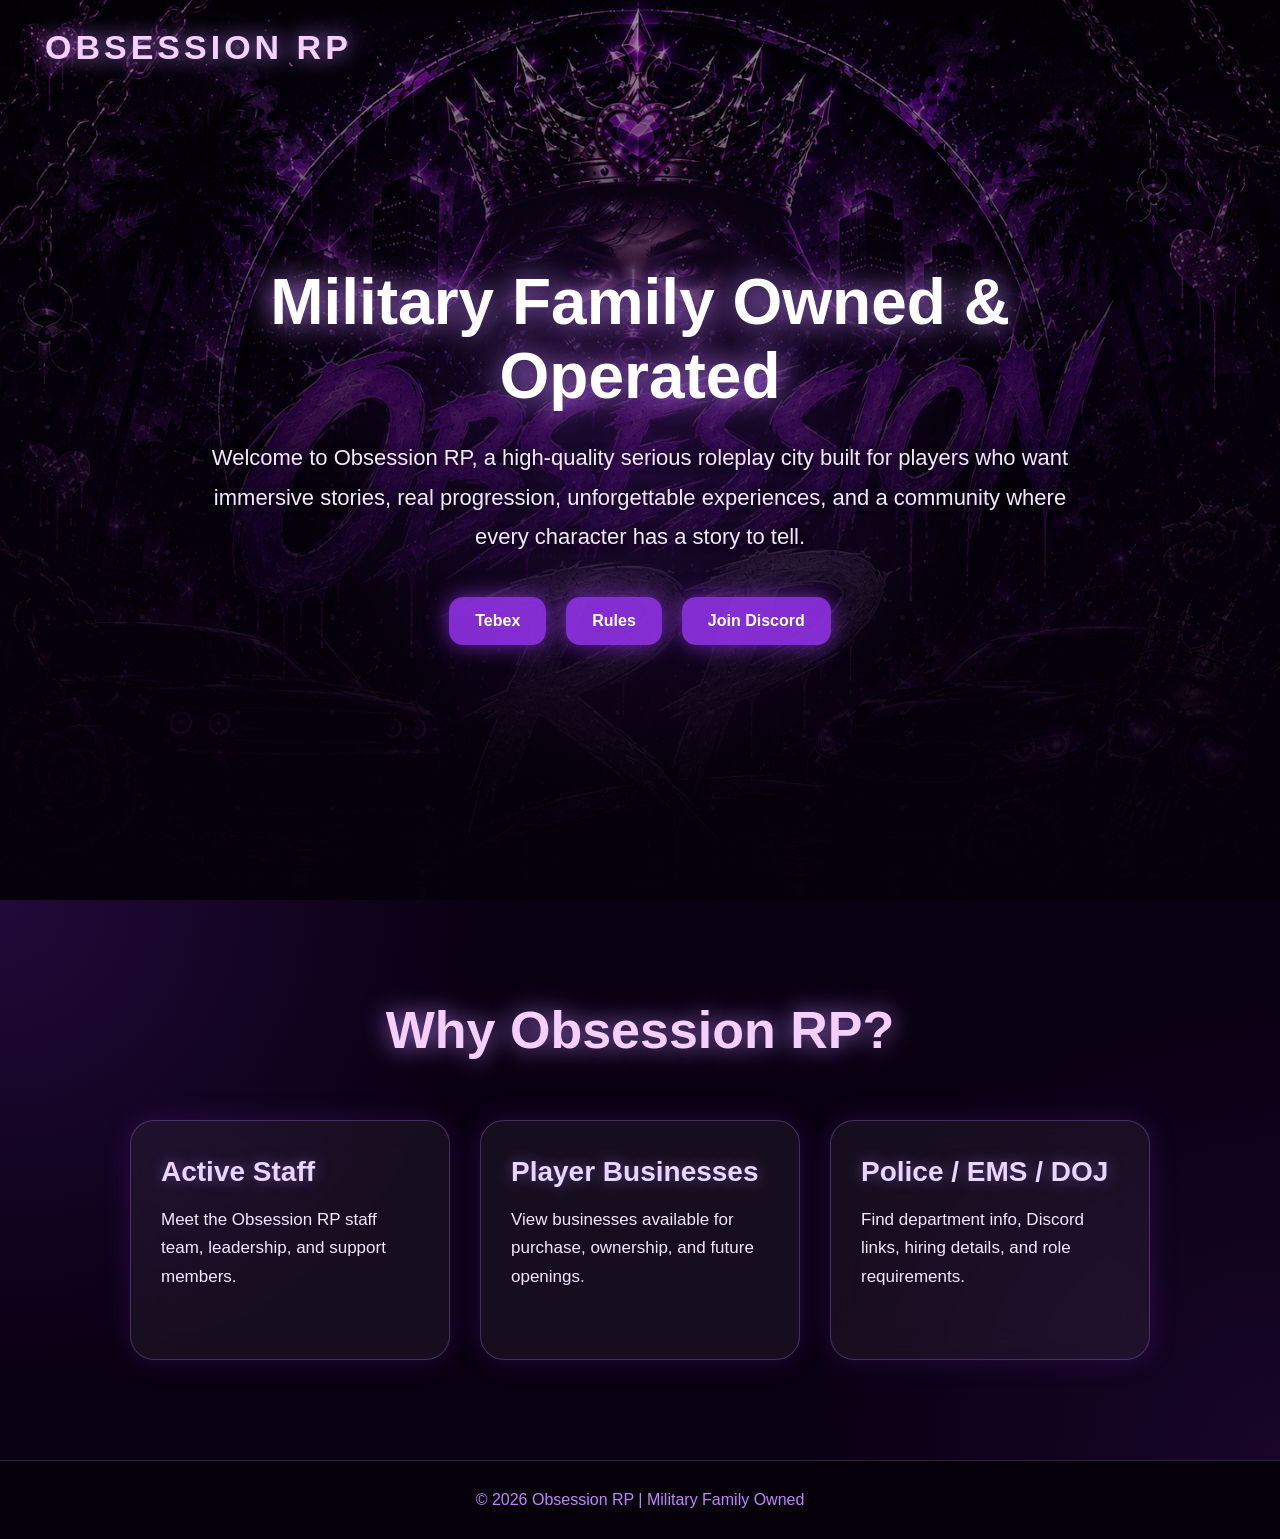
==== commit ae186094: "Update Discord link in index.html" ====
--- a/index.html
+++ b/index.html
@@ -13,7 +13,6 @@
 
     <nav class="navbar">
       <h1>OBSESSION RP</h1>
-      <a href="https://discord.gg/M68BxuKr5h" class="discord-btn" target="_blank">Join Discord</a>
     </nav>
 
     <div class="hero-content">
@@ -25,7 +24,9 @@
       </p>
 
       <div class="buttons">
+        <a href="#">Tebex</a>
         <a href="rules.html">Rules</a>
+        <a href="https://discord.gg/M68BxuKr5h">Join Discord</a>
       </div>
     </div>
   </header>
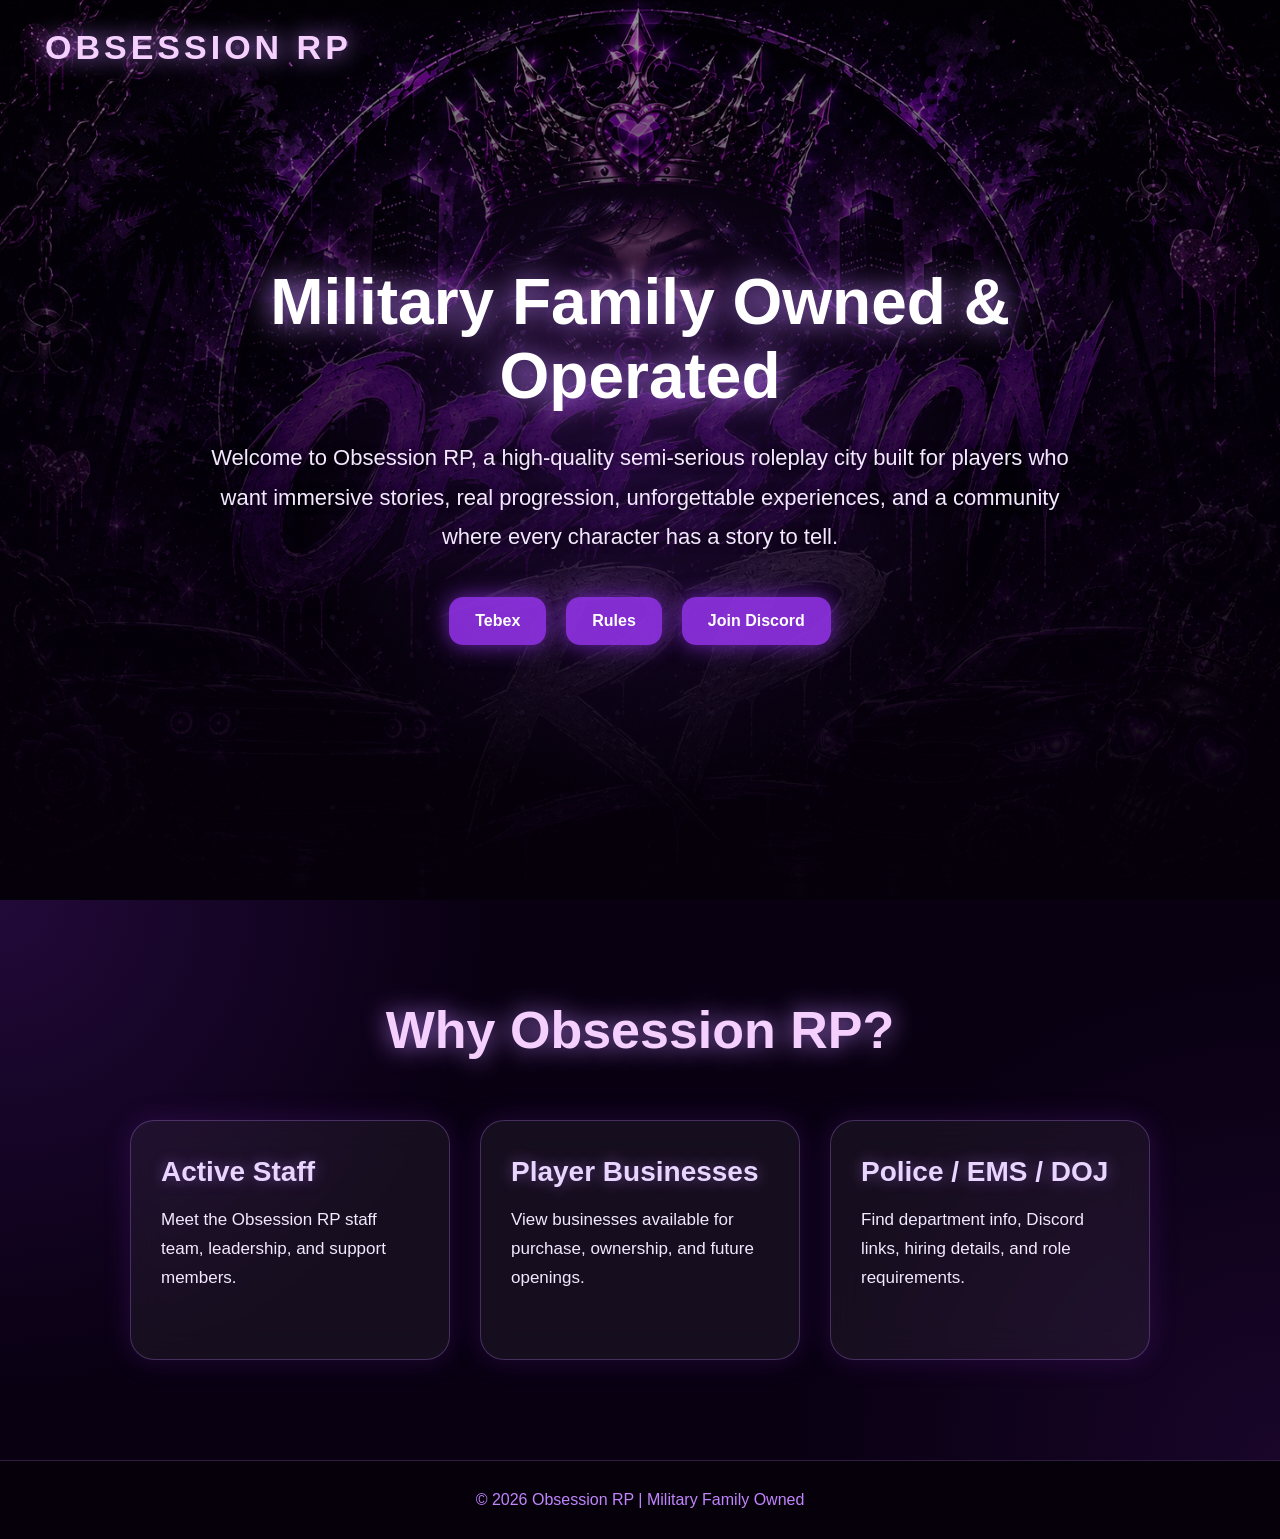
==== commit 31db16a2: "Update description from 'serious' to 'semi-serious'" ====
--- a/index.html
+++ b/index.html
@@ -18,7 +18,7 @@
     <div class="hero-content">
       <h2>Military Family Owned & Operated</h2>
       <p>
-        Welcome to Obsession RP, a high-quality serious roleplay city built for players who want
+        Welcome to Obsession RP, a high-quality semi-serious roleplay city built for players who want
         immersive stories, real progression, unforgettable experiences, and a community where
         every character has a story to tell.
       </p>
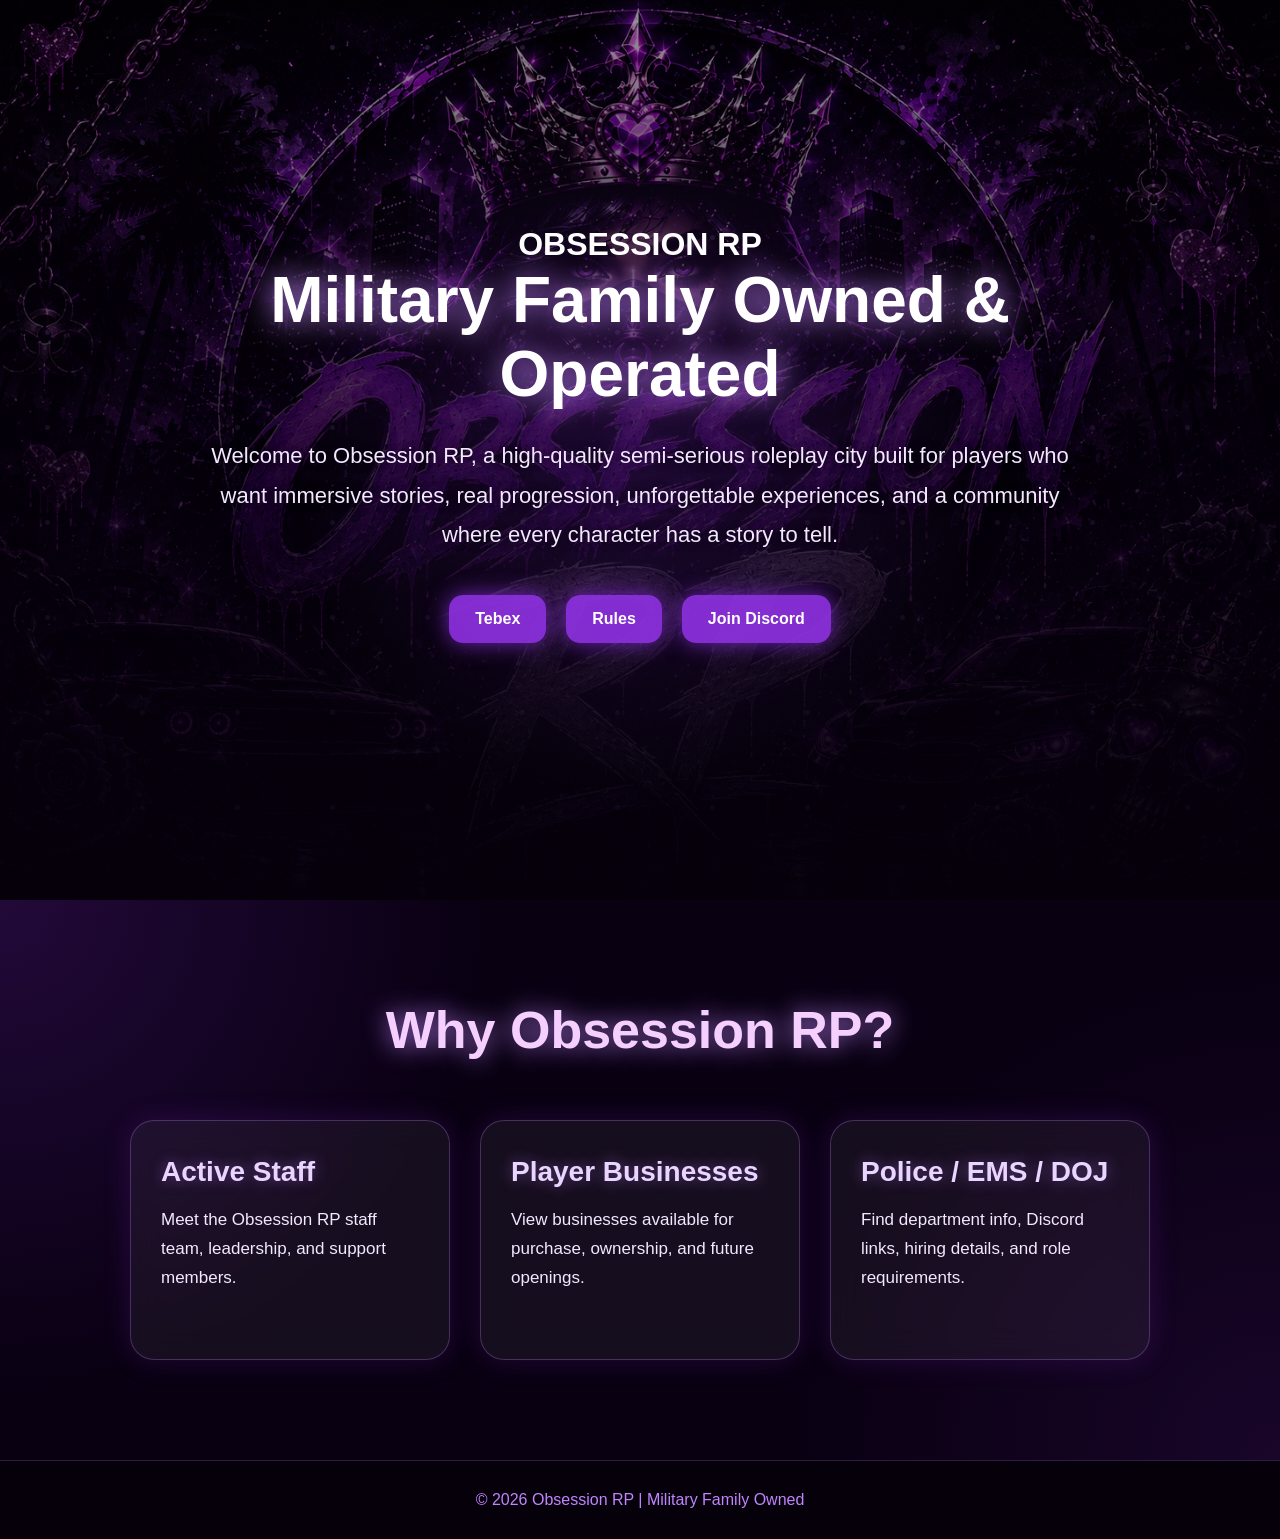
==== commit 347b0add: "Refactor header and navbar structure in index.html" ====
--- a/index.html
+++ b/index.html
@@ -11,12 +11,11 @@
   <header class="hero">
     <div class="hero-overlay"></div>
 
-    <nav class="navbar">
-      <h1>OBSESSION RP</h1>
-    </nav>
+     <nav class="navbar"></nav>
 
     <div class="hero-content">
-      <h2>Military Family Owned & Operated</h2>
+    <h1 class="hero-logo">OBSESSION RP</h1>
+    <h2>Military Family Owned & Operated</h2>
       <p>
         Welcome to Obsession RP, a high-quality semi-serious roleplay city built for players who want
         immersive stories, real progression, unforgettable experiences, and a community where
